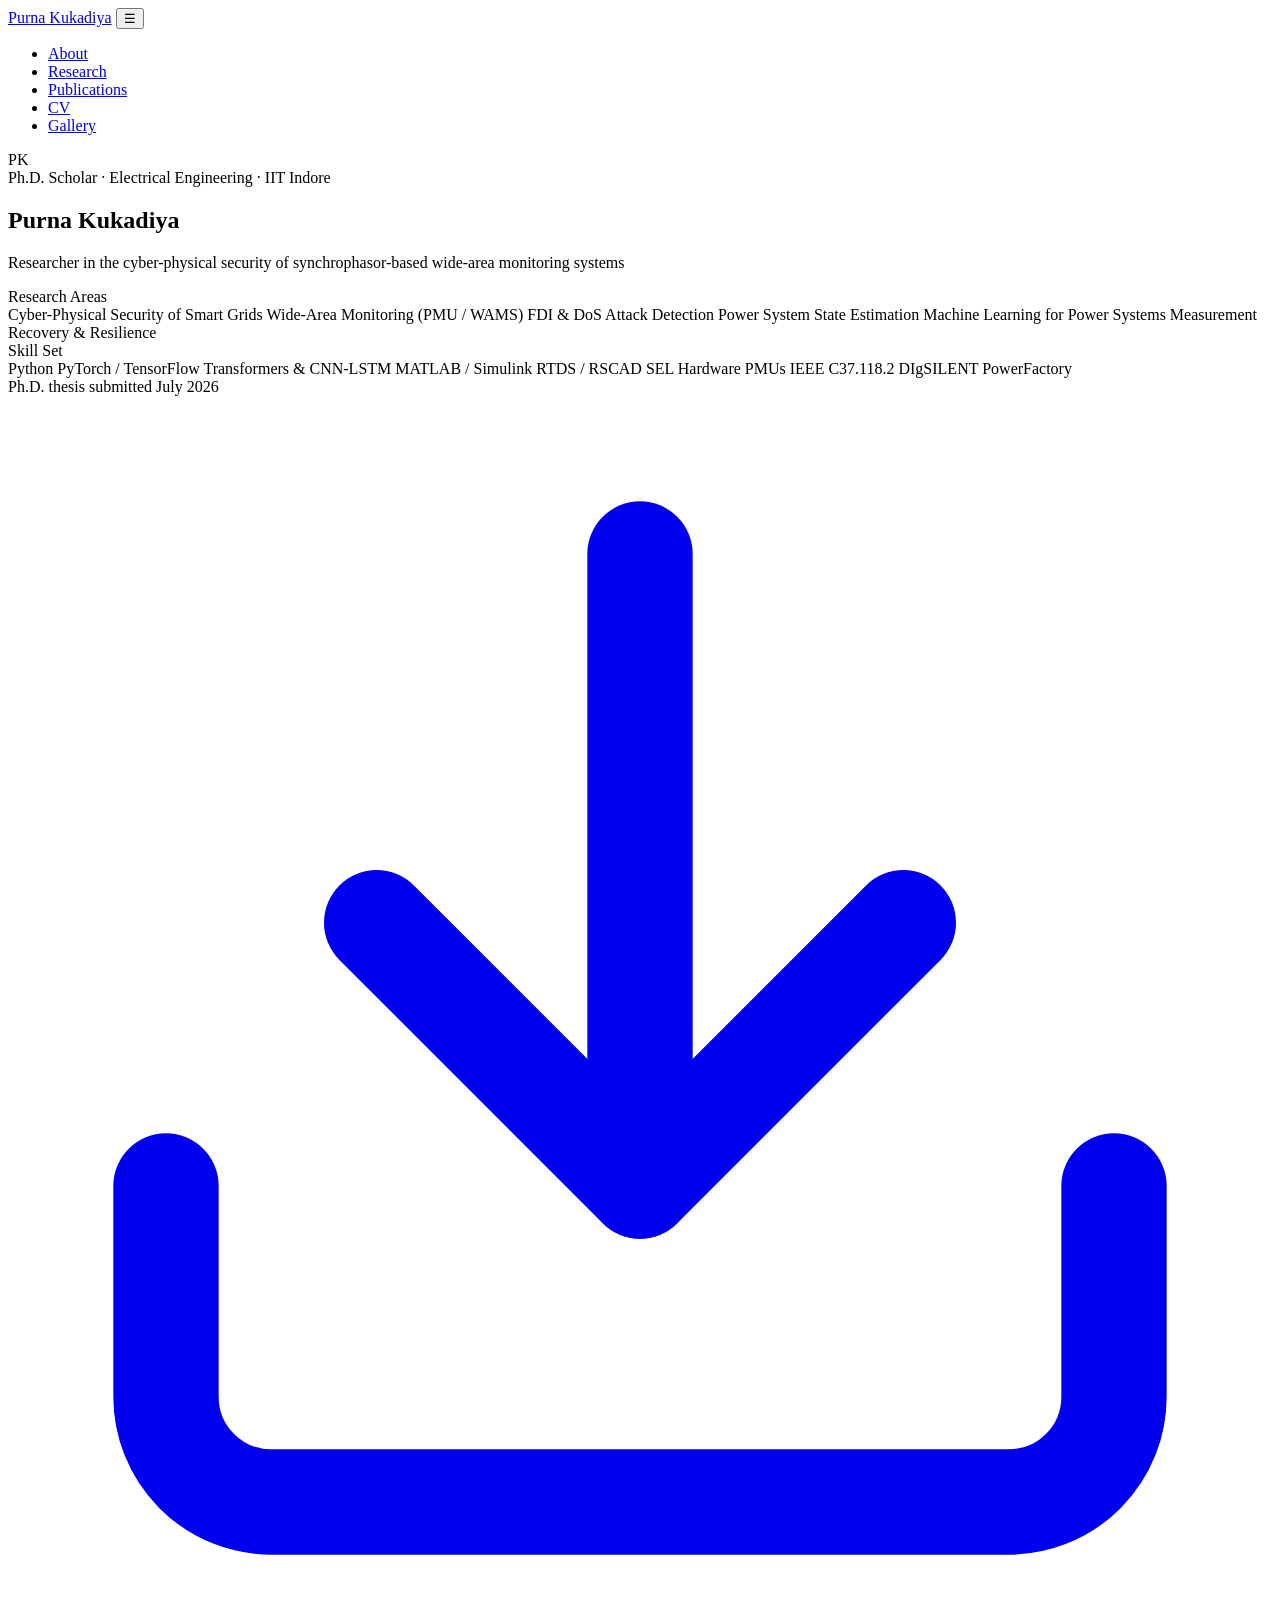
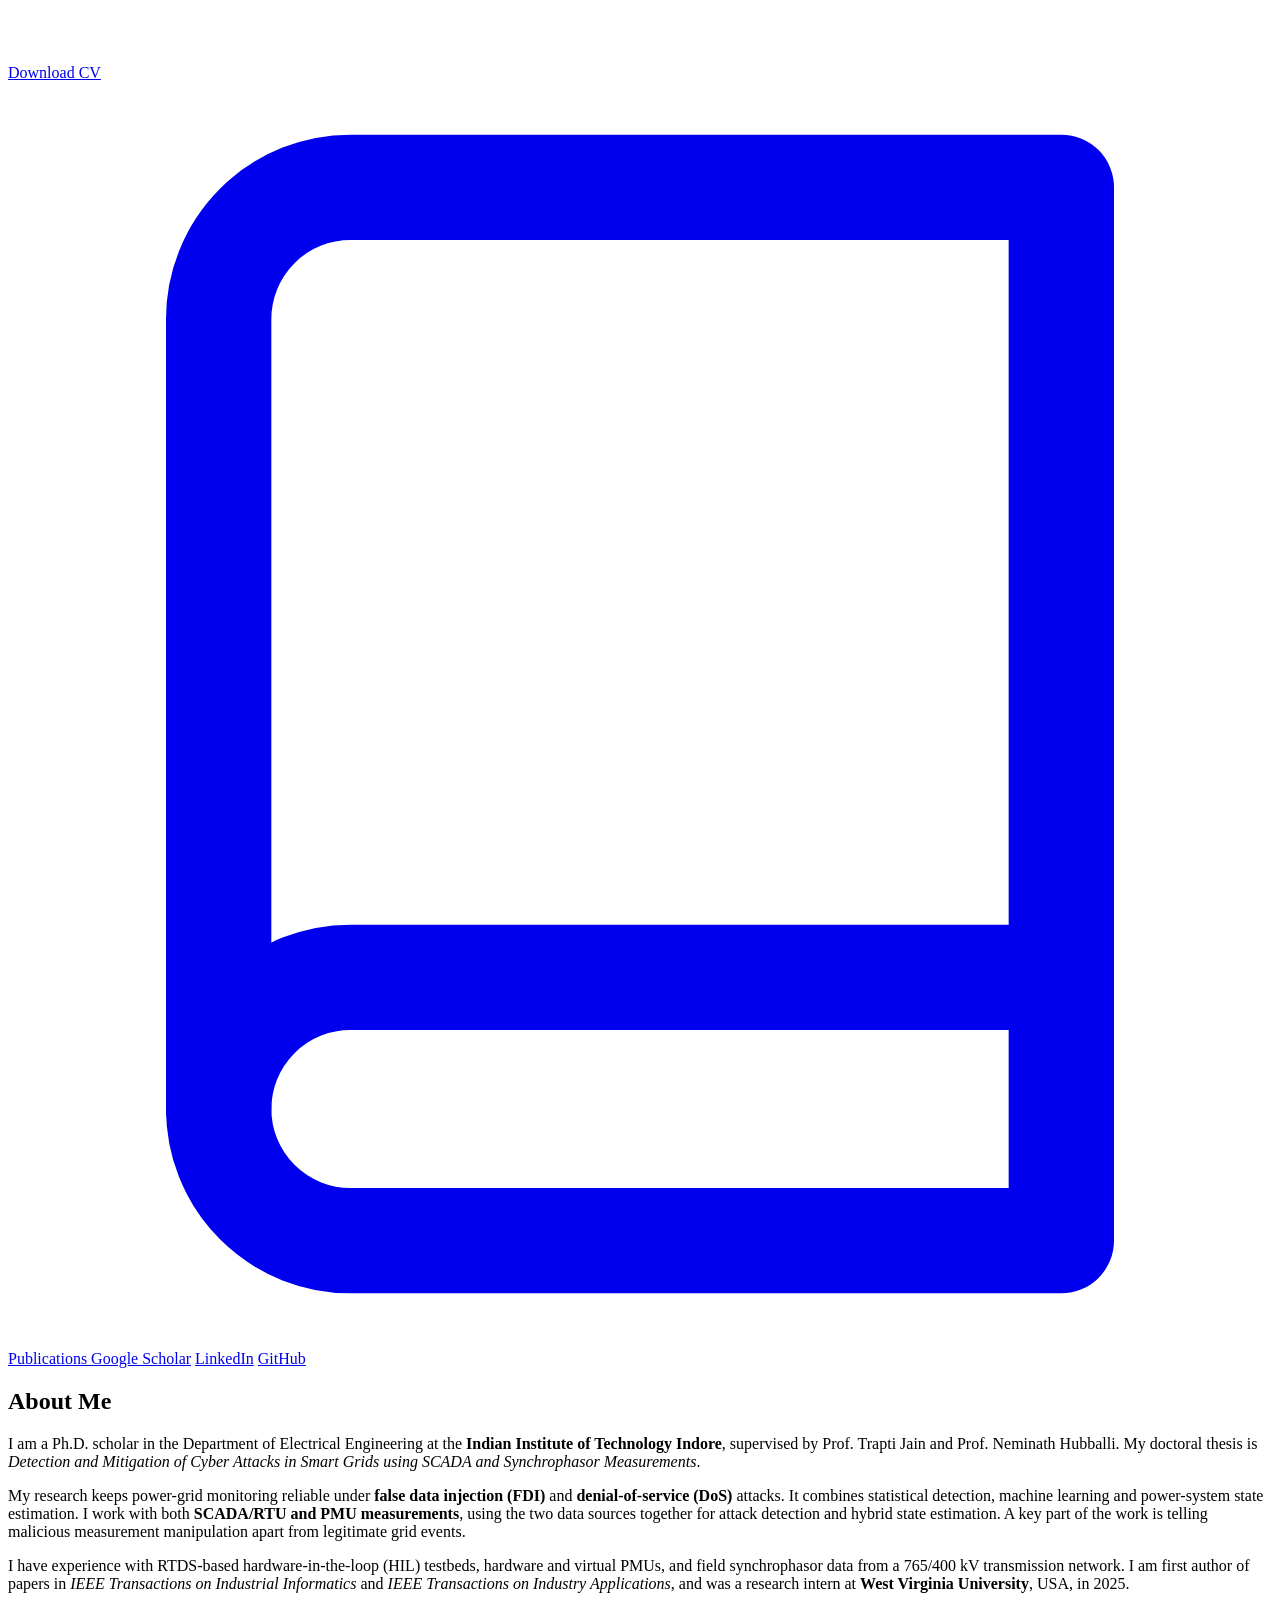
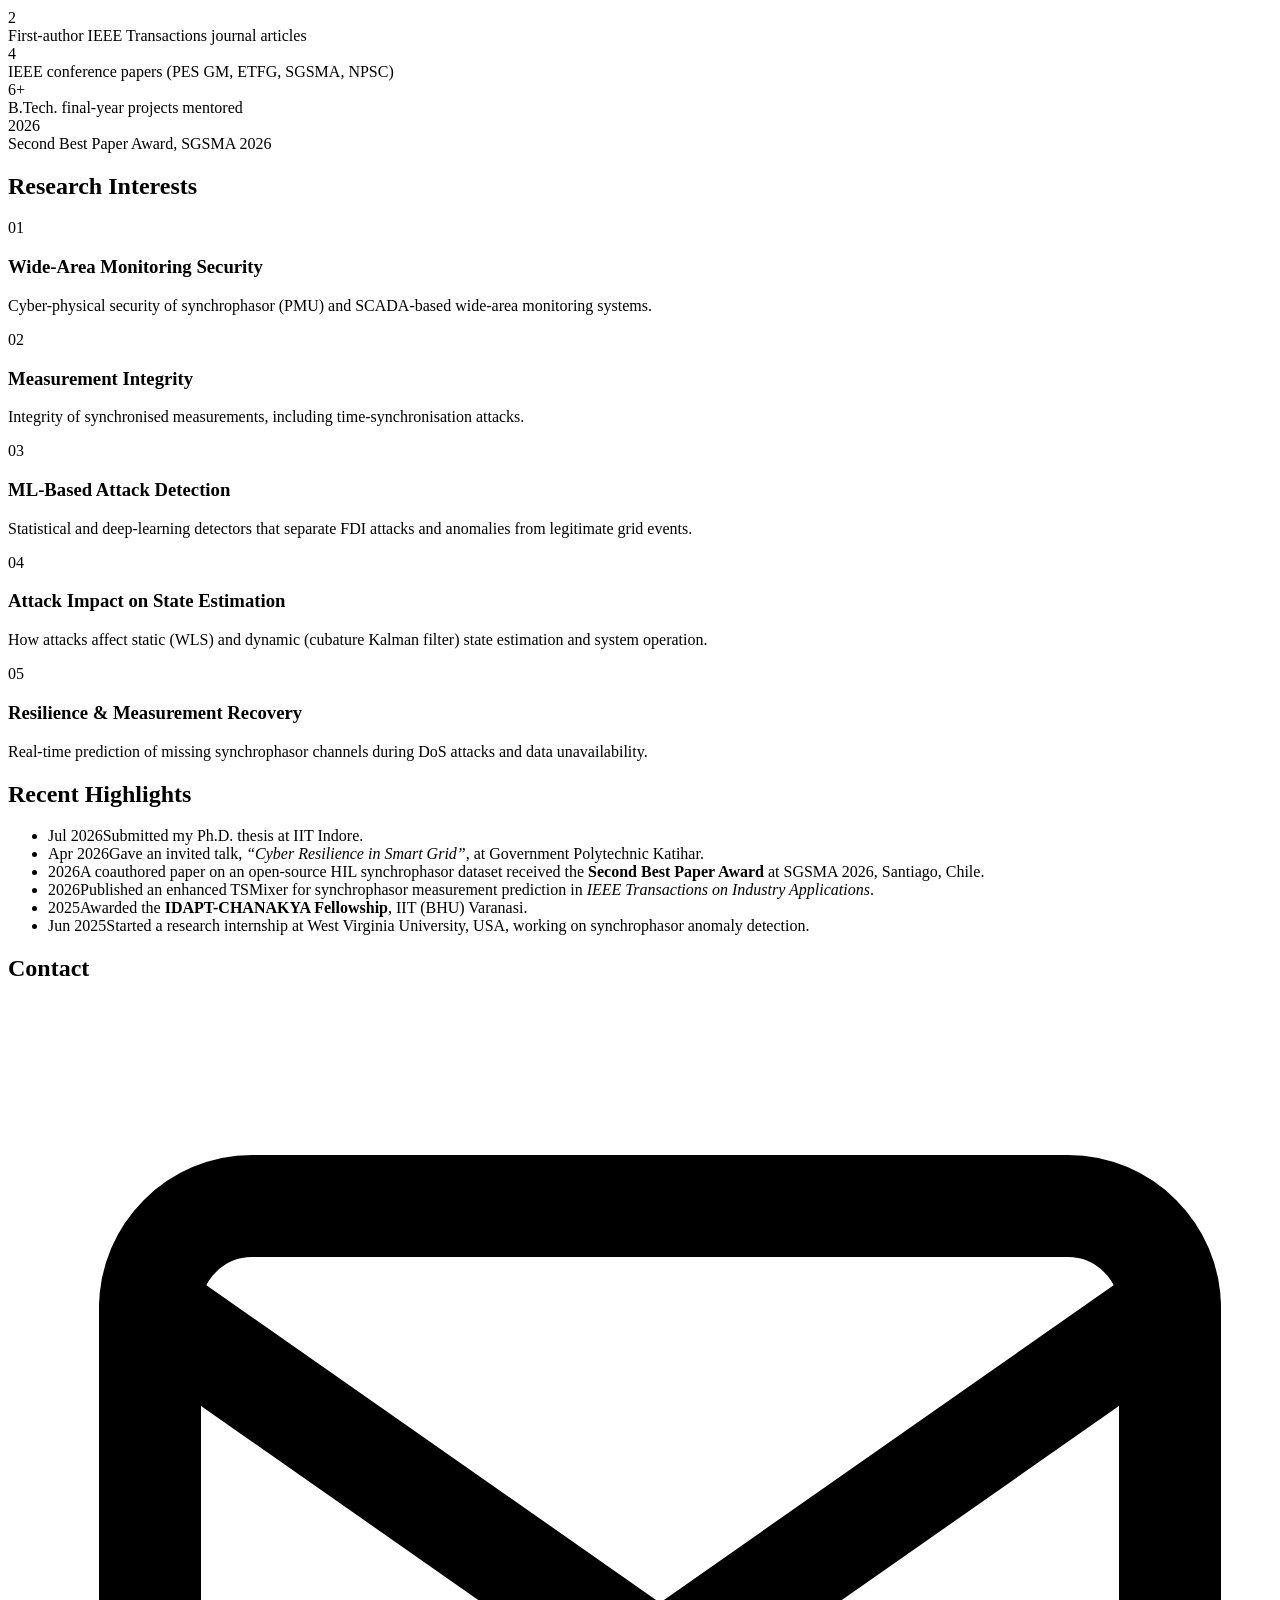
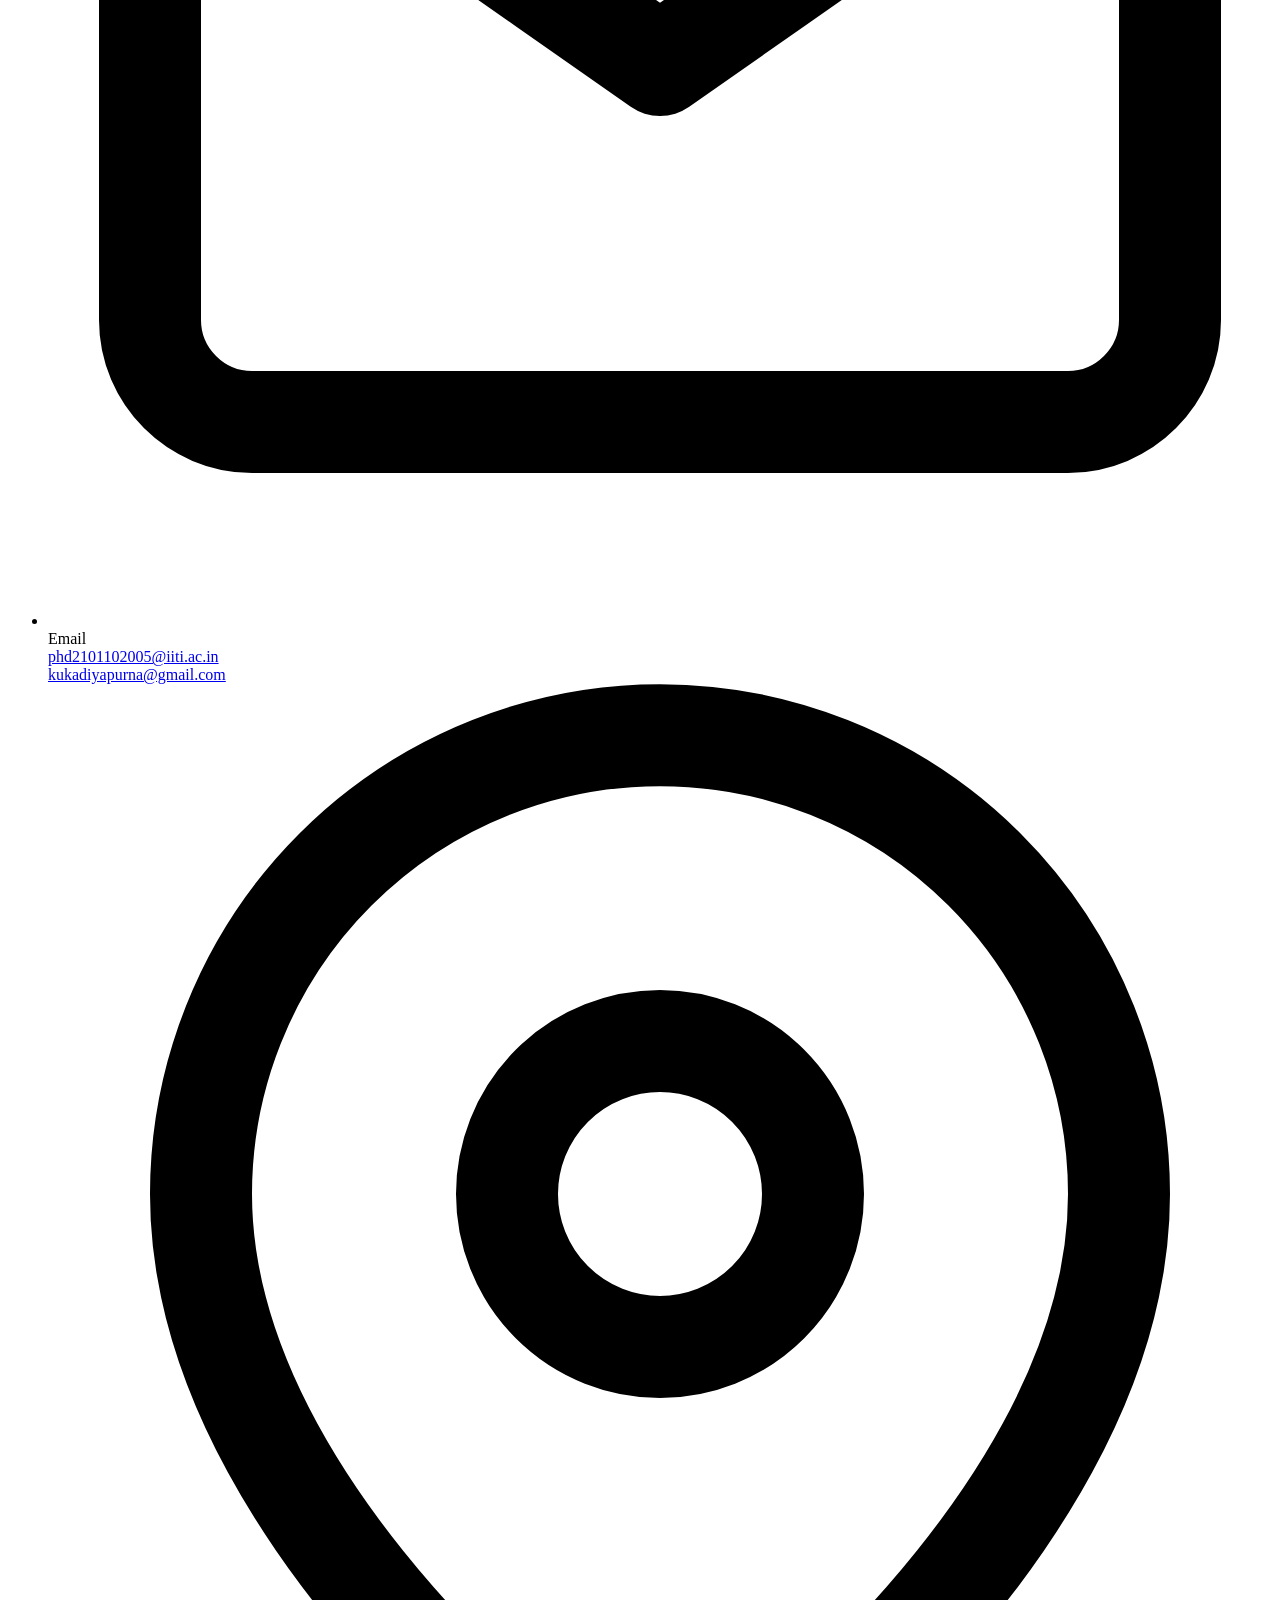
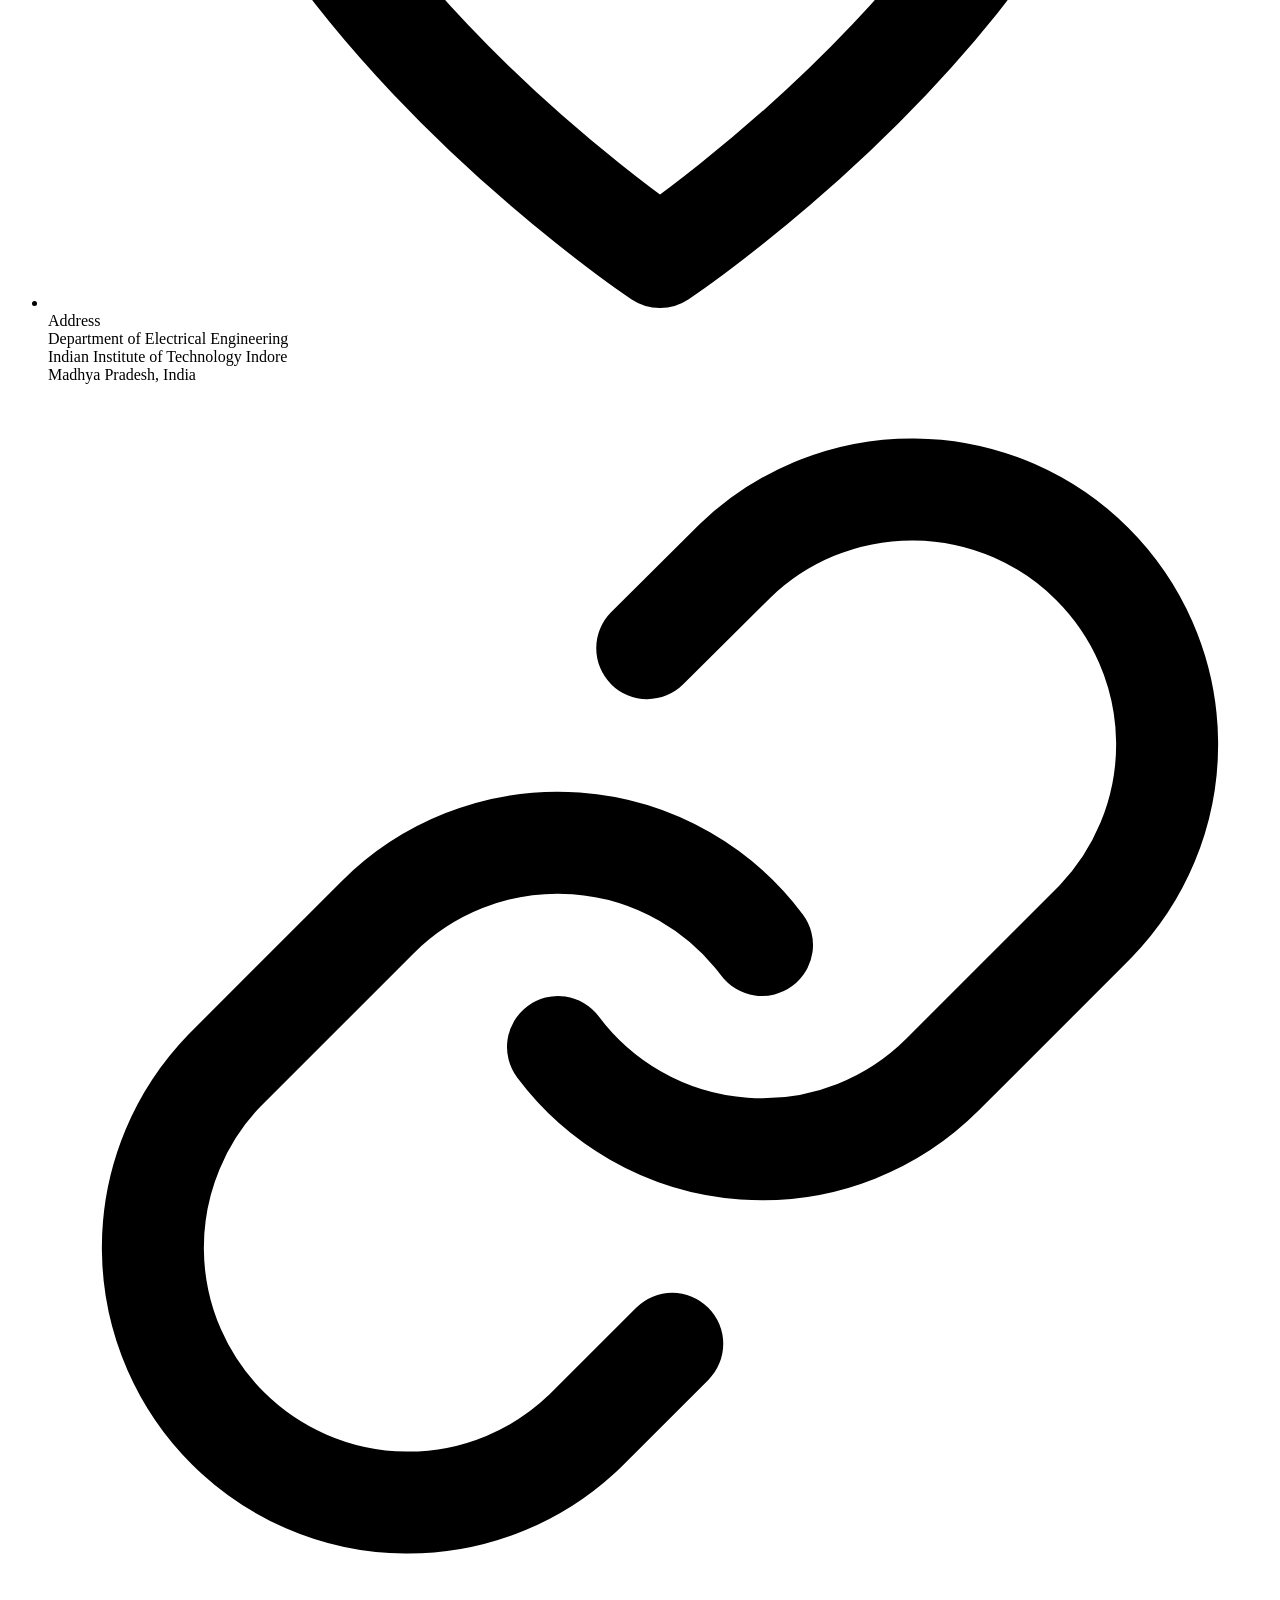
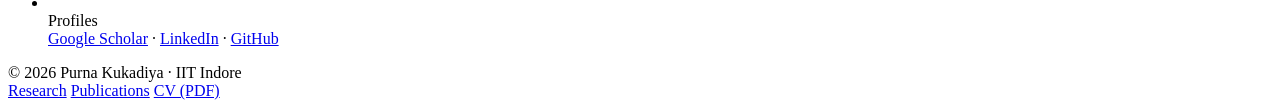
==== index.html @ d35af377 "Add files via upload" ====
<!DOCTYPE html>
<html lang="en">
<head>
  <meta charset="UTF-8">
  <meta name="viewport" content="width=device-width, initial-scale=1.0">
  <title>Purna Kukadiya | Cyber-Physical Security of Wide-Area Monitoring</title>
  <meta name="description" content="Purna Kukadiya, Ph.D. scholar in Electrical Engineering at IIT Indore, researching cyber-physical security of synchrophasor-based wide-area monitoring, FDI/DoS attack detection, and state estimation.">
  <meta name="author" content="Purna Kukadiya">
  <link rel="preconnect" href="https://fonts.googleapis.com">
  <link rel="preconnect" href="https://fonts.gstatic.com" crossorigin>
  <link href="https://fonts.googleapis.com/css2?family=Inter:wght@400;500;600;700&family=Source+Serif+4:wght@400;600&display=swap" rel="stylesheet">
  <link rel="stylesheet" href="css/style.css">
</head>
<body>

<header class="site-header">
  <div class="container nav-bar">
    <a class="brand" href="index.html">Purna Kukadiya</a>
    <button class="nav-toggle" aria-label="Open menu" aria-expanded="false">&#9776;</button>
    <ul class="nav-links">
      <li><a href="index.html" class="active">About</a></li>
      <li><a href="research.html">Research</a></li>
      <li><a href="publications.html">Publications</a></li>
      <li><a href="cv.html">CV</a></li>
      <li><a href="gallery.html">Gallery</a></li>
    </ul>
  </div>
</header>

<main>

  <!-- ===== Hero ===== -->
  <section class="hero">
    <div class="container hero-grid">
      <div class="avatar">
        PK
        <!-- Add your photo as images/profile.jpg; it will appear here automatically -->
        <img src="images/profile.jpg" alt="Portrait of Purna Kukadiya" onerror="this.remove()">
      </div>
      <div>
        <div class="eyebrow">Ph.D. Scholar &middot; Electrical Engineering &middot; IIT Indore</div>
        <h1>Purna Kukadiya</h1>
        <p class="tagline">Researcher in the cyber-physical security of synchrophasor-based wide-area monitoring systems</p>

        <div class="hero-block">
          <div class="hero-label">Research Areas</div>
          <div class="chips">
            <span class="chip chip-accent">Cyber-Physical Security of Smart Grids</span>
            <span class="chip chip-accent">Wide-Area Monitoring (PMU / WAMS)</span>
            <span class="chip chip-accent">FDI &amp; DoS Attack Detection</span>
            <span class="chip chip-accent">Power System State Estimation</span>
            <span class="chip chip-accent">Machine Learning for Power Systems</span>
            <span class="chip chip-accent">Measurement Recovery &amp; Resilience</span>
          </div>
        </div>

        <div class="hero-block">
          <div class="hero-label">Skill Set</div>
          <div class="chips">
            <span class="chip">Python</span>
            <span class="chip">PyTorch / TensorFlow</span>
            <span class="chip">Transformers &amp; CNN-LSTM</span>
            <span class="chip">MATLAB / Simulink</span>
            <span class="chip">RTDS / RSCAD</span>
            <span class="chip">SEL Hardware PMUs</span>
            <span class="chip">IEEE C37.118.2</span>
            <span class="chip">DIgSILENT PowerFactory</span>
          </div>
        </div>
        <div class="status">Ph.D. thesis submitted July 2026</div>
        <div class="btn-row">
          <a class="btn btn-primary" href="files/Purna_Kukadiya_CV.pdf" target="_blank" rel="noopener">
            <svg viewBox="0 0 24 24" fill="none" stroke="currentColor" stroke-width="2" stroke-linecap="round" stroke-linejoin="round"><path d="M21 15v4a2 2 0 0 1-2 2H5a2 2 0 0 1-2-2v-4"/><polyline points="7 10 12 15 17 10"/><line x1="12" y1="15" x2="12" y2="3"/></svg>
            Download CV
          </a>
          <a class="btn" href="publications.html">
            <svg viewBox="0 0 24 24" fill="none" stroke="currentColor" stroke-width="2" stroke-linecap="round" stroke-linejoin="round"><path d="M4 19.5A2.5 2.5 0 0 1 6.5 17H20"/><path d="M6.5 2H20v20H6.5A2.5 2.5 0 0 1 4 19.5v-15A2.5 2.5 0 0 1 6.5 2z"/></svg>
            Publications
          </a>
          <!-- TODO: replace with your Google Scholar profile URL -->
          <a class="btn" href="https://scholar.google.com/" target="_blank" rel="noopener">Google Scholar</a>
          <!-- TODO: replace with your LinkedIn profile URL -->
          <a class="btn" href="https://www.linkedin.com/" target="_blank" rel="noopener">LinkedIn</a>
          <a class="btn" href="https://github.com/Purna-Kukadiya" target="_blank" rel="noopener">GitHub</a>
        </div>
      </div>
    </div>
  </section>

  <!-- ===== About ===== -->
  <section class="section">
    <div class="container">
      <h2 class="section-title">About Me</h2>
      <div class="prose">
        <p>
          I am a Ph.D. scholar in the Department of Electrical Engineering at the
          <strong>Indian Institute of Technology Indore</strong>, supervised by Prof. Trapti Jain and
          Prof. Neminath Hubballi. My doctoral thesis is <em>Detection and Mitigation of Cyber Attacks in Smart
          Grids using SCADA and Synchrophasor Measurements</em>.
        </p>
        <p>
          My research keeps power-grid monitoring reliable under <strong>false data injection (FDI)</strong> and
          <strong>denial-of-service (DoS)</strong> attacks. It combines statistical detection, machine learning
          and power-system state estimation. I work with both <strong>SCADA/RTU and PMU measurements</strong>,
          using the two data sources together for attack detection and hybrid state estimation. A key part of the
          work is telling malicious measurement manipulation apart from legitimate grid events.
        </p>
        <p>
          I have experience with RTDS-based hardware-in-the-loop (HIL) testbeds, hardware and virtual PMUs, and
          field synchrophasor data from a 765/400&nbsp;kV transmission network. I am first author of papers in
          <em>IEEE Transactions on Industrial Informatics</em> and <em>IEEE Transactions on Industry
          Applications</em>, and was a research intern at <strong>West Virginia University</strong>, USA, in 2025.
        </p>
      </div>

      <div class="stats">
        <div class="stat"><div class="stat-num">2</div><div class="stat-label">First-author IEEE Transactions journal articles</div></div>
        <div class="stat"><div class="stat-num">4</div><div class="stat-label">IEEE conference papers (PES GM, ETFG, SGSMA, NPSC)</div></div>
        <div class="stat"><div class="stat-num">6+</div><div class="stat-label">B.Tech. final-year projects mentored</div></div>
        <div class="stat"><div class="stat-num">2026</div><div class="stat-label">Second Best Paper Award, SGSMA 2026</div></div>
      </div>
    </div>
  </section>

  <!-- ===== Research interests ===== -->
  <section class="section section-alt">
    <div class="container">
      <h2 class="section-title">Research Interests</h2>
      <div class="card-grid">
        <div class="card">
          <div class="card-num">01</div>
          <h3>Wide-Area Monitoring Security</h3>
          <p>Cyber-physical security of synchrophasor (PMU) and SCADA-based wide-area monitoring systems.</p>
        </div>
        <div class="card">
          <div class="card-num">02</div>
          <h3>Measurement Integrity</h3>
          <p>Integrity of synchronised measurements, including time-synchronisation attacks.</p>
        </div>
        <div class="card">
          <div class="card-num">03</div>
          <h3>ML-Based Attack Detection</h3>
          <p>Statistical and deep-learning detectors that separate FDI attacks and anomalies from legitimate grid events.</p>
        </div>
        <div class="card">
          <div class="card-num">04</div>
          <h3>Attack Impact on State Estimation</h3>
          <p>How attacks affect static (WLS) and dynamic (cubature Kalman filter) state estimation and system operation.</p>
        </div>
        <div class="card">
          <div class="card-num">05</div>
          <h3>Resilience &amp; Measurement Recovery</h3>
          <p>Real-time prediction of missing synchrophasor channels during DoS attacks and data unavailability.</p>
        </div>
      </div>
    </div>
  </section>

  <!-- ===== News + Contact ===== -->
  <section class="section">
    <div class="container split">
      <div>
        <h2 class="section-title">Recent Highlights</h2>
        <ul class="news">
          <li><span class="date">Jul 2026</span><span>Submitted my Ph.D. thesis at IIT Indore.</span></li>
          <li><span class="date">Apr 2026</span><span>Gave an invited talk, <em>&ldquo;Cyber Resilience in Smart Grid&rdquo;</em>, at Government Polytechnic Katihar.</span></li>
          <li><span class="date">2026</span><span>A coauthored paper on an open-source HIL synchrophasor dataset received the <strong>Second Best Paper Award</strong> at SGSMA 2026, Santiago, Chile.</span></li>
          <li><span class="date">2026</span><span>Published an enhanced TSMixer for synchrophasor measurement prediction in <em>IEEE Transactions on Industry Applications</em>.</span></li>
          <li><span class="date">2025</span><span>Awarded the <strong>IDAPT-CHANAKYA Fellowship</strong>, IIT (BHU) Varanasi.</span></li>
          <li><span class="date">Jun 2025</span><span>Started a research internship at West Virginia University, USA, working on synchrophasor anomaly detection.</span></li>
        </ul>
      </div>
      <div>
        <h2 class="section-title">Contact</h2>
        <ul class="contact-list">
          <li>
            <svg viewBox="0 0 24 24" fill="none" stroke="currentColor" stroke-width="2" stroke-linecap="round" stroke-linejoin="round"><path d="M4 4h16c1.1 0 2 .9 2 2v12c0 1.1-.9 2-2 2H4c-1.1 0-2-.9-2-2V6c0-1.1.9-2 2-2z"/><polyline points="22,6 12,13 2,6"/></svg>
            <div>
              <div class="label">Email</div>
              <a href="mailto:phd2101102005@iiti.ac.in">phd2101102005@iiti.ac.in</a><br>
              <a href="mailto:kukadiyapurna@gmail.com">kukadiyapurna@gmail.com</a>
            </div>
          </li>
          <li>
            <svg viewBox="0 0 24 24" fill="none" stroke="currentColor" stroke-width="2" stroke-linecap="round" stroke-linejoin="round"><path d="M21 10c0 7-9 13-9 13s-9-6-9-13a9 9 0 0 1 18 0z"/><circle cx="12" cy="10" r="3"/></svg>
            <div>
              <div class="label">Address</div>
              Department of Electrical Engineering<br>
              Indian Institute of Technology Indore<br>
              Madhya Pradesh, India
            </div>
          </li>
          <li>
            <svg viewBox="0 0 24 24" fill="none" stroke="currentColor" stroke-width="2" stroke-linecap="round" stroke-linejoin="round"><path d="M10 13a5 5 0 0 0 7.54.54l3-3a5 5 0 0 0-7.07-7.07l-1.72 1.71"/><path d="M14 11a5 5 0 0 0-7.54-.54l-3 3a5 5 0 0 0 7.07 7.07l1.71-1.71"/></svg>
            <div>
              <div class="label">Profiles</div>
              <!-- TODO: replace with your profile URLs -->
              <a href="https://scholar.google.com/" target="_blank" rel="noopener">Google Scholar</a> &middot;
              <a href="https://www.linkedin.com/" target="_blank" rel="noopener">LinkedIn</a> &middot;
              <a href="https://github.com/Purna-Kukadiya" target="_blank" rel="noopener">GitHub</a>
            </div>
          </li>
        </ul>
      </div>
    </div>
  </section>

</main>

<footer class="site-footer">
  <div class="container footer-row">
    <span>&copy; <span id="year">2026</span> Purna Kukadiya &middot; IIT Indore</span>
    <div class="footer-links">
      <a href="research.html">Research</a>
      <a href="publications.html">Publications</a>
      <a href="files/Purna_Kukadiya_CV.pdf" target="_blank" rel="noopener">CV (PDF)</a>
    </div>
  </div>
</footer>

<script src="js/main.js"></script>
</body>
</html>
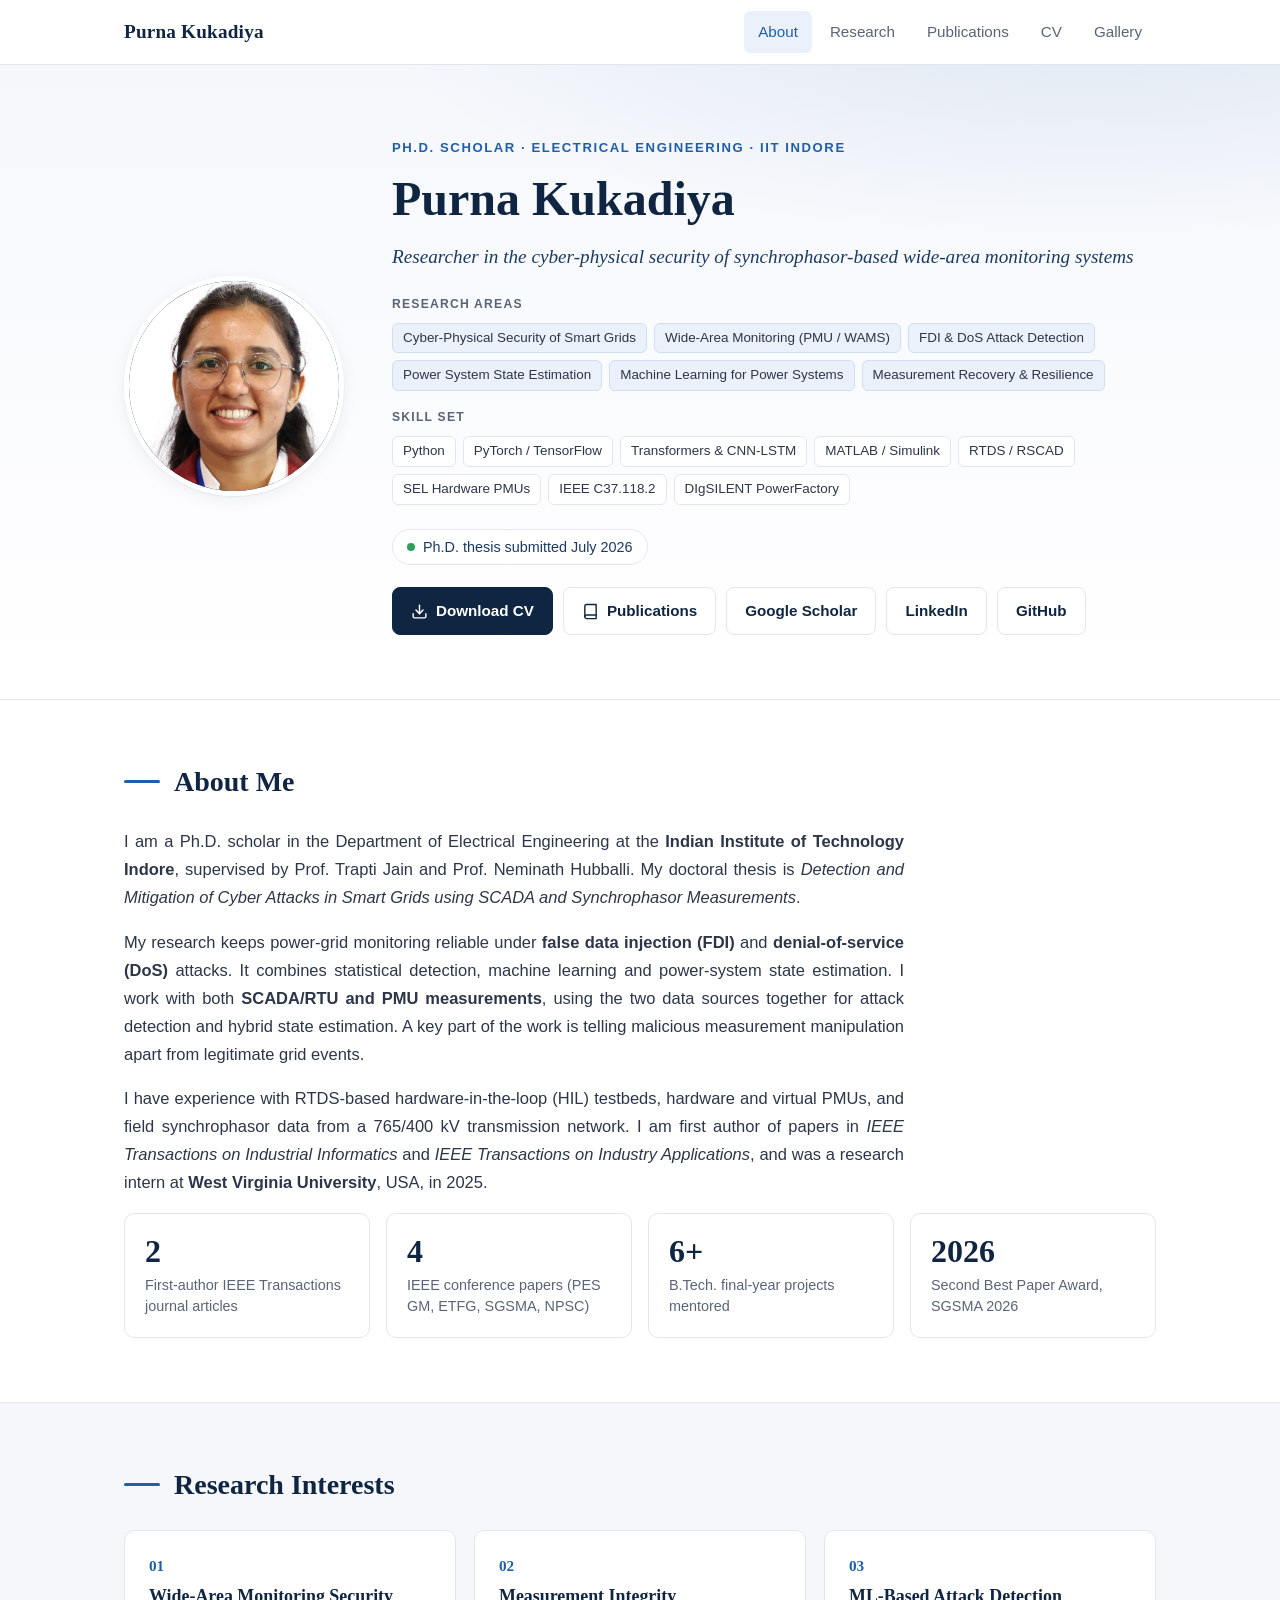
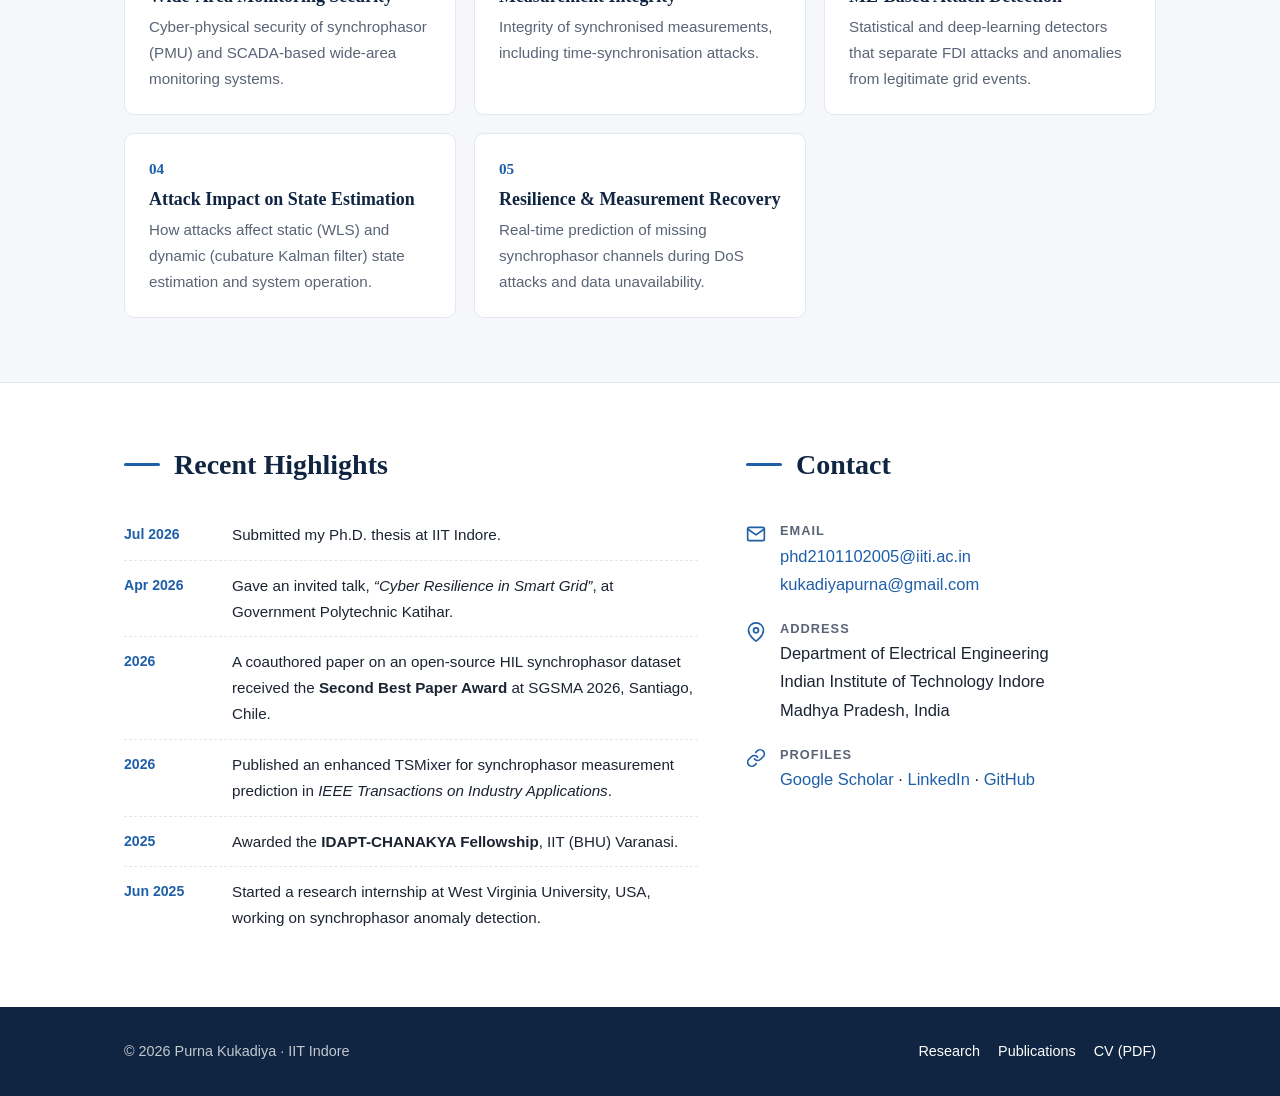
==== commit 683a65df: "Add files via upload" ====
--- a/index.html
+++ b/index.html
@@ -9,7 +9,7 @@
   <link rel="preconnect" href="https://fonts.googleapis.com">
   <link rel="preconnect" href="https://fonts.gstatic.com" crossorigin>
   <link href="https://fonts.googleapis.com/css2?family=Inter:wght@400;500;600;700&family=Source+Serif+4:wght@400;600&display=swap" rel="stylesheet">
-  <link rel="stylesheet" href="css/style.css">
+  <link rel="stylesheet" href="style.css">
 </head>
 <body>
 
@@ -34,8 +34,8 @@
     <div class="container hero-grid">
       <div class="avatar">
         PK
-        <!-- Add your photo as images/profile.jpg; it will appear here automatically -->
-        <img src="images/profile.jpg" alt="Portrait of Purna Kukadiya" onerror="this.remove()">
+        <!-- Add your photo as profile.jpg; it will appear here automatically -->
+        <img src="profile.jpg" alt="Portrait of Purna Kukadiya" onerror="this.remove()">
       </div>
       <div>
         <div class="eyebrow">Ph.D. Scholar &middot; Electrical Engineering &middot; IIT Indore</div>
@@ -69,7 +69,7 @@
         </div>
         <div class="status">Ph.D. thesis submitted July 2026</div>
         <div class="btn-row">
-          <a class="btn btn-primary" href="files/Purna_Kukadiya_CV.pdf" target="_blank" rel="noopener">
+          <a class="btn btn-primary" href="Purna_Kukadiya_CV.pdf" target="_blank" rel="noopener">
             <svg viewBox="0 0 24 24" fill="none" stroke="currentColor" stroke-width="2" stroke-linecap="round" stroke-linejoin="round"><path d="M21 15v4a2 2 0 0 1-2 2H5a2 2 0 0 1-2-2v-4"/><polyline points="7 10 12 15 17 10"/><line x1="12" y1="15" x2="12" y2="3"/></svg>
             Download CV
           </a>
@@ -213,11 +213,11 @@
     <div class="footer-links">
       <a href="research.html">Research</a>
       <a href="publications.html">Publications</a>
-      <a href="files/Purna_Kukadiya_CV.pdf" target="_blank" rel="noopener">CV (PDF)</a>
+      <a href="Purna_Kukadiya_CV.pdf" target="_blank" rel="noopener">CV (PDF)</a>
     </div>
   </div>
 </footer>
 
-<script src="js/main.js"></script>
+<script src="main.js"></script>
 </body>
 </html>
--- a/style.css
+++ b/style.css
@@ -0,0 +1,603 @@
+/* ==========================================================
+   Purna Kukadiya — Academic Website
+   ========================================================== */
+
+:root {
+  --navy: #102542;
+  --navy-2: #1b3a63;
+  --accent: #1f5fa8;
+  --accent-soft: #eaf1fa;
+  --gold: #b8862b;
+  --text: #1c2433;
+  --muted: #5a6476;
+  --border: #e2e7ef;
+  --bg: #ffffff;
+  --bg-alt: #f5f7fb;
+  --radius: 10px;
+  --shadow: 0 1px 2px rgba(16, 37, 66, .06), 0 4px 16px rgba(16, 37, 66, .06);
+  --serif: "Source Serif 4", Georgia, "Times New Roman", serif;
+  --sans: "Inter", -apple-system, "Segoe UI", Roboto, Helvetica, Arial, sans-serif;
+  --max: 1080px;
+}
+
+*, *::before, *::after { box-sizing: border-box; }
+
+html { scroll-behavior: smooth; }
+
+body {
+  margin: 0;
+  font-family: var(--sans);
+  font-size: 16.5px;
+  line-height: 1.7;
+  color: var(--text);
+  background: var(--bg);
+  -webkit-font-smoothing: antialiased;
+}
+
+img { max-width: 100%; display: block; }
+
+a { color: var(--accent); text-decoration: none; }
+a:hover { text-decoration: underline; }
+
+h1, h2, h3, h4 {
+  font-family: var(--serif);
+  color: var(--navy);
+  line-height: 1.25;
+  margin: 0 0 .5em;
+  font-weight: 600;
+}
+
+p { margin: 0 0 1em; }
+
+.container { max-width: var(--max); margin: 0 auto; padding: 0 24px; }
+
+/* ---------- Header / navigation ---------- */
+
+.site-header {
+  position: sticky;
+  top: 0;
+  z-index: 50;
+  background: rgba(255, 255, 255, .95);
+  backdrop-filter: saturate(180%) blur(8px);
+  border-bottom: 1px solid var(--border);
+}
+
+.nav-bar {
+  display: flex;
+  align-items: center;
+  justify-content: space-between;
+  height: 64px;
+}
+
+.brand {
+  font-family: var(--serif);
+  font-size: 1.2rem;
+  font-weight: 600;
+  color: var(--navy);
+  letter-spacing: .01em;
+}
+.brand:hover { text-decoration: none; }
+
+.nav-links { display: flex; gap: 4px; list-style: none; margin: 0; padding: 0; }
+
+.nav-links a {
+  display: block;
+  padding: 8px 14px;
+  border-radius: 6px;
+  font-size: .95rem;
+  font-weight: 500;
+  color: var(--muted);
+}
+.nav-links a:hover { color: var(--navy); background: var(--bg-alt); text-decoration: none; }
+.nav-links a.active { color: var(--accent); background: var(--accent-soft); }
+
+.nav-toggle {
+  display: none;
+  background: none;
+  border: 1px solid var(--border);
+  border-radius: 6px;
+  padding: 6px 10px;
+  cursor: pointer;
+  color: var(--navy);
+  font-size: 1.1rem;
+  line-height: 1;
+}
+
+@media (max-width: 760px) {
+  .nav-toggle { display: block; }
+  .nav-links {
+    display: none;
+    position: absolute;
+    top: 64px; left: 0; right: 0;
+    flex-direction: column;
+    background: #fff;
+    border-bottom: 1px solid var(--border);
+    padding: 8px 16px 16px;
+  }
+  .nav-links.open { display: flex; }
+}
+
+/* ---------- Hero (home page) ---------- */
+
+.hero {
+  background:
+    radial-gradient(1200px 400px at 85% -10%, rgba(31, 95, 168, .10), transparent 60%),
+    linear-gradient(180deg, var(--bg-alt), #fff);
+  border-bottom: 1px solid var(--border);
+  padding: 72px 0 64px;
+}
+
+.hero-grid {
+  display: grid;
+  grid-template-columns: 220px 1fr;
+  gap: 48px;
+  align-items: center;
+}
+
+.avatar {
+  position: relative;
+  width: 220px;
+  height: 220px;
+  border-radius: 50%;
+  background: linear-gradient(135deg, var(--navy), var(--accent));
+  color: #fff;
+  display: grid;
+  place-items: center;
+  font-family: var(--serif);
+  font-size: 4rem;
+  letter-spacing: .04em;
+  box-shadow: var(--shadow);
+  overflow: hidden;
+  border: 5px solid #fff;
+}
+.avatar img {
+  position: absolute; inset: 0;
+  width: 100%; height: 100%;
+  object-fit: cover;
+  object-position: center 30%;
+}
+
+.eyebrow {
+  font-size: .82rem;
+  font-weight: 600;
+  letter-spacing: .12em;
+  text-transform: uppercase;
+  color: var(--accent);
+  margin-bottom: 10px;
+}
+
+.hero h1 { font-size: 3rem; margin-bottom: .25em; }
+
+.hero .lead { font-size: 1.12rem; color: #39445a; max-width: 680px; }
+
+.tagline {
+  font-family: var(--serif);
+  font-size: 1.2rem;
+  font-style: italic;
+  color: var(--navy-2);
+  margin: 0 0 20px;
+}
+
+.hero-block { margin-bottom: 16px; }
+.hero-label {
+  font-size: .76rem;
+  font-weight: 700;
+  letter-spacing: .1em;
+  text-transform: uppercase;
+  color: var(--muted);
+  margin-bottom: 8px;
+}
+.chip-accent {
+  background: var(--accent-soft);
+  border-color: #cfdef2;
+  color: var(--navy-2);
+  font-weight: 500;
+}
+.hero .chip { background: #fff; }
+.hero .chip-accent { background: var(--accent-soft); border-color: #cfdef2; }
+.hero .status { margin-top: 8px; }
+
+@media (max-width: 760px) {
+  .hero .chips { justify-content: center; }
+}
+
+.status {
+  display: inline-flex;
+  align-items: center;
+  gap: 8px;
+  font-size: .9rem;
+  color: var(--navy-2);
+  background: #fff;
+  border: 1px solid var(--border);
+  border-radius: 999px;
+  padding: 5px 14px;
+  margin: 4px 0 22px;
+}
+.status::before {
+  content: "";
+  width: 8px; height: 8px;
+  border-radius: 50%;
+  background: #2e9e5b;
+}
+
+.btn-row { display: flex; flex-wrap: wrap; gap: 10px; }
+
+.btn {
+  display: inline-flex;
+  align-items: center;
+  gap: 8px;
+  padding: 10px 18px;
+  border-radius: 8px;
+  font-size: .95rem;
+  font-weight: 600;
+  border: 1px solid var(--border);
+  background: #fff;
+  color: var(--navy);
+  transition: all .15s ease;
+}
+.btn:hover { text-decoration: none; border-color: var(--accent); color: var(--accent); }
+.btn-primary { background: var(--navy); border-color: var(--navy); color: #fff; }
+.btn-primary:hover { background: var(--accent); border-color: var(--accent); color: #fff; }
+.btn svg { width: 17px; height: 17px; flex-shrink: 0; }
+
+@media (max-width: 760px) {
+  .hero { padding: 48px 0; }
+  .hero-grid { grid-template-columns: 1fr; gap: 28px; text-align: center; }
+  .avatar { width: 160px; height: 160px; font-size: 3rem; margin: 0 auto; }
+  .hero h1 { font-size: 2.2rem; }
+  .hero .lead { margin-left: auto; margin-right: auto; }
+  .btn-row { justify-content: center; }
+}
+
+/* ---------- Page header (inner pages) ---------- */
+
+.page-header {
+  background: linear-gradient(120deg, var(--navy), var(--navy-2));
+  color: #fff;
+  padding: 56px 0 48px;
+}
+.page-header h1 { color: #fff; font-size: 2.4rem; margin-bottom: .2em; }
+.page-header p { color: rgba(255, 255, 255, .8); max-width: 720px; margin: 0; font-size: 1.05rem; }
+
+/* ---------- Sections ---------- */
+
+.section { padding: 64px 0; }
+.section-alt { background: var(--bg-alt); border-top: 1px solid var(--border); border-bottom: 1px solid var(--border); }
+
+.section-title {
+  font-size: 1.75rem;
+  display: flex;
+  align-items: center;
+  gap: 14px;
+  margin-bottom: 28px;
+}
+.section-title::before {
+  content: "";
+  width: 36px;
+  height: 3px;
+  background: var(--accent);
+  border-radius: 2px;
+}
+
+.subhead {
+  font-family: var(--sans);
+  font-size: .85rem;
+  font-weight: 700;
+  letter-spacing: .1em;
+  text-transform: uppercase;
+  color: var(--muted);
+  margin: 36px 0 16px;
+}
+.subhead:first-of-type { margin-top: 0; }
+
+.prose { max-width: 780px; }
+.prose p { color: #2d3648; }
+
+/* Justified paragraphs on the home page */
+.hero .lead,
+.prose p {
+  text-align: justify;
+  text-justify: inter-word;
+  hyphens: auto;
+  -webkit-hyphens: auto;
+}
+
+/* ---------- Stats ---------- */
+
+.stats {
+  display: grid;
+  grid-template-columns: repeat(4, 1fr);
+  gap: 16px;
+  margin-top: 8px;
+}
+.stat {
+  background: #fff;
+  border: 1px solid var(--border);
+  border-radius: var(--radius);
+  padding: 20px;
+}
+.stat-num { font-family: var(--serif); font-size: 2rem; font-weight: 600; color: var(--navy); line-height: 1.1; }
+.stat-label { font-size: .9rem; color: var(--muted); margin-top: 6px; line-height: 1.45; }
+
+@media (max-width: 860px) { .stats { grid-template-columns: repeat(2, 1fr); } }
+
+/* ---------- Cards ---------- */
+
+.card-grid { display: grid; grid-template-columns: repeat(auto-fill, minmax(300px, 1fr)); gap: 18px; }
+
+.card {
+  background: #fff;
+  border: 1px solid var(--border);
+  border-radius: var(--radius);
+  padding: 22px 24px;
+  transition: box-shadow .2s ease, border-color .2s ease;
+}
+.card:hover { box-shadow: var(--shadow); border-color: #cfd8e6; }
+.card h3 { font-size: 1.12rem; margin-bottom: .4em; }
+.card p { font-size: .95rem; color: var(--muted); margin: 0; }
+
+.card-num {
+  font-family: var(--serif);
+  color: var(--accent);
+  font-weight: 600;
+  font-size: .95rem;
+  margin-bottom: 6px;
+}
+
+/* ---------- Two-column layout ---------- */
+
+.split { display: grid; grid-template-columns: 1.4fr 1fr; gap: 48px; }
+@media (max-width: 860px) { .split { grid-template-columns: 1fr; gap: 32px; } }
+
+/* ---------- News list ---------- */
+
+.news { list-style: none; margin: 0; padding: 0; }
+.news li {
+  display: grid;
+  grid-template-columns: 92px 1fr;
+  gap: 16px;
+  padding: 12px 0;
+  border-bottom: 1px dashed var(--border);
+  font-size: .95rem;
+}
+.news li:last-child { border-bottom: none; }
+.news .date { font-weight: 600; color: var(--accent); font-size: .88rem; padding-top: 1px; }
+
+/* ---------- Contact ---------- */
+
+.contact-list { list-style: none; padding: 0; margin: 0; }
+.contact-list li { display: flex; gap: 14px; padding: 10px 0; align-items: flex-start; }
+.contact-list svg { width: 20px; height: 20px; color: var(--accent); flex-shrink: 0; margin-top: 4px; }
+.contact-list .label { font-size: .8rem; text-transform: uppercase; letter-spacing: .08em; color: var(--muted); font-weight: 600; }
+
+/* ---------- Research contributions ---------- */
+
+.project {
+  background: #fff;
+  border: 1px solid var(--border);
+  border-left: 4px solid var(--accent);
+  border-radius: var(--radius);
+  padding: 28px 30px;
+  margin-bottom: 22px;
+}
+.project h3 { font-size: 1.3rem; }
+.project ul { margin: 0 0 14px; padding-left: 20px; }
+.project li { margin-bottom: 6px; color: #2d3648; }
+
+.tags { display: flex; flex-wrap: wrap; gap: 8px; margin: 4px 0 16px; }
+.tag {
+  font-size: .78rem;
+  font-weight: 600;
+  color: var(--navy-2);
+  background: var(--accent-soft);
+  border-radius: 999px;
+  padding: 3px 11px;
+}
+
+.project-meta {
+  font-size: .9rem;
+  color: var(--muted);
+  border-top: 1px solid var(--border);
+  padding-top: 12px;
+}
+.project-meta strong { color: var(--navy); }
+
+.metric-row { display: flex; flex-wrap: wrap; gap: 12px; margin: 4px 0 16px; }
+.metric {
+  border: 1px solid var(--border);
+  border-radius: 8px;
+  padding: 8px 14px;
+  background: var(--bg-alt);
+}
+.metric b { font-family: var(--serif); font-size: 1.15rem; color: var(--navy); display: block; line-height: 1.2; }
+.metric span { font-size: .78rem; color: var(--muted); }
+
+/* ---------- Publications ---------- */
+
+.pub-list { list-style: none; padding: 0; margin: 0; }
+.pub {
+  display: grid;
+  grid-template-columns: 52px 1fr;
+  gap: 16px;
+  padding: 20px 0;
+  border-bottom: 1px solid var(--border);
+}
+.pub:last-child { border-bottom: none; }
+.pub-id {
+  font-family: var(--serif);
+  font-weight: 600;
+  color: var(--accent);
+  background: var(--accent-soft);
+  border-radius: 8px;
+  height: 36px;
+  display: grid;
+  place-items: center;
+  font-size: .92rem;
+}
+.pub-title { font-family: var(--serif); font-size: 1.1rem; font-weight: 600; color: var(--navy); line-height: 1.4; margin-bottom: 4px; }
+.pub-authors { font-size: .93rem; color: #3a4457; }
+.pub-authors b { color: var(--navy); }
+.pub-venue { font-size: .93rem; color: var(--muted); font-style: italic; }
+.pub-links { display: flex; flex-wrap: wrap; gap: 8px; margin-top: 10px; align-items: center; }
+.pub-link {
+  font-size: .8rem;
+  font-weight: 600;
+  border: 1px solid var(--border);
+  border-radius: 6px;
+  padding: 3px 10px;
+  color: var(--navy-2);
+}
+.pub-link:hover { border-color: var(--accent); color: var(--accent); text-decoration: none; }
+
+.badge-award {
+  font-size: .78rem;
+  font-weight: 700;
+  color: #7a5713;
+  background: #fbf3e2;
+  border: 1px solid #efdcb2;
+  border-radius: 999px;
+  padding: 3px 11px;
+}
+
+/* ---------- Timeline (CV) ---------- */
+
+.timeline { list-style: none; padding: 0; margin: 0; }
+.timeline > li {
+  display: grid;
+  grid-template-columns: 150px 1fr;
+  gap: 24px;
+  padding: 18px 0;
+  border-bottom: 1px solid var(--border);
+}
+.timeline > li:last-child { border-bottom: none; }
+.timeline .when { font-weight: 600; color: var(--accent); font-size: .92rem; padding-top: 2px; }
+.timeline h3 { font-size: 1.12rem; margin-bottom: 2px; }
+.timeline .where { color: var(--muted); font-style: italic; font-size: .95rem; }
+.timeline p, .timeline ul { font-size: .95rem; color: #2d3648; margin: 6px 0 0; }
+.timeline ul { padding-left: 20px; list-style: disc; }
+.timeline ul li { margin-bottom: 6px; }
+
+@media (max-width: 640px) {
+  .timeline > li, .news li, .pub { grid-template-columns: 1fr; gap: 4px; }
+  .pub-id { width: 52px; }
+}
+
+.skill-grid { display: grid; grid-template-columns: repeat(auto-fill, minmax(300px, 1fr)); gap: 18px; }
+.skill-card h3 { font-size: 1.05rem; }
+.chips { display: flex; flex-wrap: wrap; gap: 7px; }
+.chip {
+  font-size: .84rem;
+  background: var(--bg-alt);
+  border: 1px solid var(--border);
+  border-radius: 6px;
+  padding: 3px 10px;
+  color: #2d3648;
+}
+
+.cta-box {
+  display: flex;
+  align-items: center;
+  justify-content: space-between;
+  gap: 24px;
+  flex-wrap: wrap;
+  background: var(--accent-soft);
+  border: 1px solid #cfdef2;
+  border-radius: var(--radius);
+  padding: 22px 26px;
+}
+.cta-box p { margin: 0; color: var(--navy-2); }
+
+/* ---------- Gallery ---------- */
+
+.gallery {
+  display: grid;
+  grid-template-columns: repeat(3, 1fr);
+  gap: 20px;
+  margin-bottom: 12px;
+}
+.g-item {
+  margin: 0;
+  background: #fff;
+  border: 1px solid var(--border);
+  border-radius: var(--radius);
+  overflow: hidden;
+  transition: box-shadow .2s ease, transform .2s ease;
+}
+.g-item:hover { box-shadow: var(--shadow); transform: translateY(-2px); }
+.g-item a { display: block; overflow: hidden; }
+.g-item img {
+  width: 100%;
+  aspect-ratio: 4 / 3;
+  object-fit: cover;
+  transition: transform .35s ease;
+}
+.g-item img.pos-top { object-position: center 20%; }
+.g-item:hover img { transform: scale(1.03); }
+.g-wide { grid-column: span 2; }
+.g-wide img { aspect-ratio: 16 / 9; }
+.g-full { grid-column: 1 / -1; }
+.g-full img { aspect-ratio: 21 / 9; }
+@media (max-width: 560px) { .g-full img { aspect-ratio: 4 / 3; } }
+.g-item figcaption {
+  padding: 12px 16px 14px;
+  font-size: .88rem;
+  color: var(--muted);
+  line-height: 1.5;
+}
+.g-item figcaption strong {
+  display: block;
+  color: var(--navy);
+  font-size: .92rem;
+  margin-bottom: 2px;
+}
+
+@media (max-width: 860px) {
+  .gallery { grid-template-columns: repeat(2, 1fr); }
+}
+@media (max-width: 560px) {
+  .gallery { grid-template-columns: 1fr; }
+  .g-wide { grid-column: span 1; }
+}
+
+/* Lightbox */
+.lightbox {
+  position: fixed;
+  inset: 0;
+  z-index: 100;
+  background: rgba(8, 18, 34, .92);
+  display: none;
+  align-items: center;
+  justify-content: center;
+  flex-direction: column;
+  padding: 24px;
+}
+.lightbox.open { display: flex; }
+.lightbox img {
+  max-width: 100%;
+  max-height: 82vh;
+  border-radius: 6px;
+  box-shadow: 0 10px 40px rgba(0, 0, 0, .4);
+}
+.lightbox p { color: rgba(255, 255, 255, .85); margin: 14px 0 0; text-align: center; max-width: 800px; font-size: .95rem; }
+.lightbox-close {
+  position: absolute;
+  top: 16px; right: 20px;
+  background: none;
+  border: none;
+  color: #fff;
+  font-size: 2.2rem;
+  line-height: 1;
+  cursor: pointer;
+}
+
+/* ---------- Footer ---------- */
+
+.site-footer {
+  background: var(--navy);
+  color: rgba(255, 255, 255, .75);
+  padding: 32px 0;
+  font-size: .9rem;
+}
+.footer-row { display: flex; justify-content: space-between; flex-wrap: wrap; gap: 12px; }
+.site-footer a { color: #fff; }
+.footer-links { display: flex; gap: 18px; flex-wrap: wrap; }
